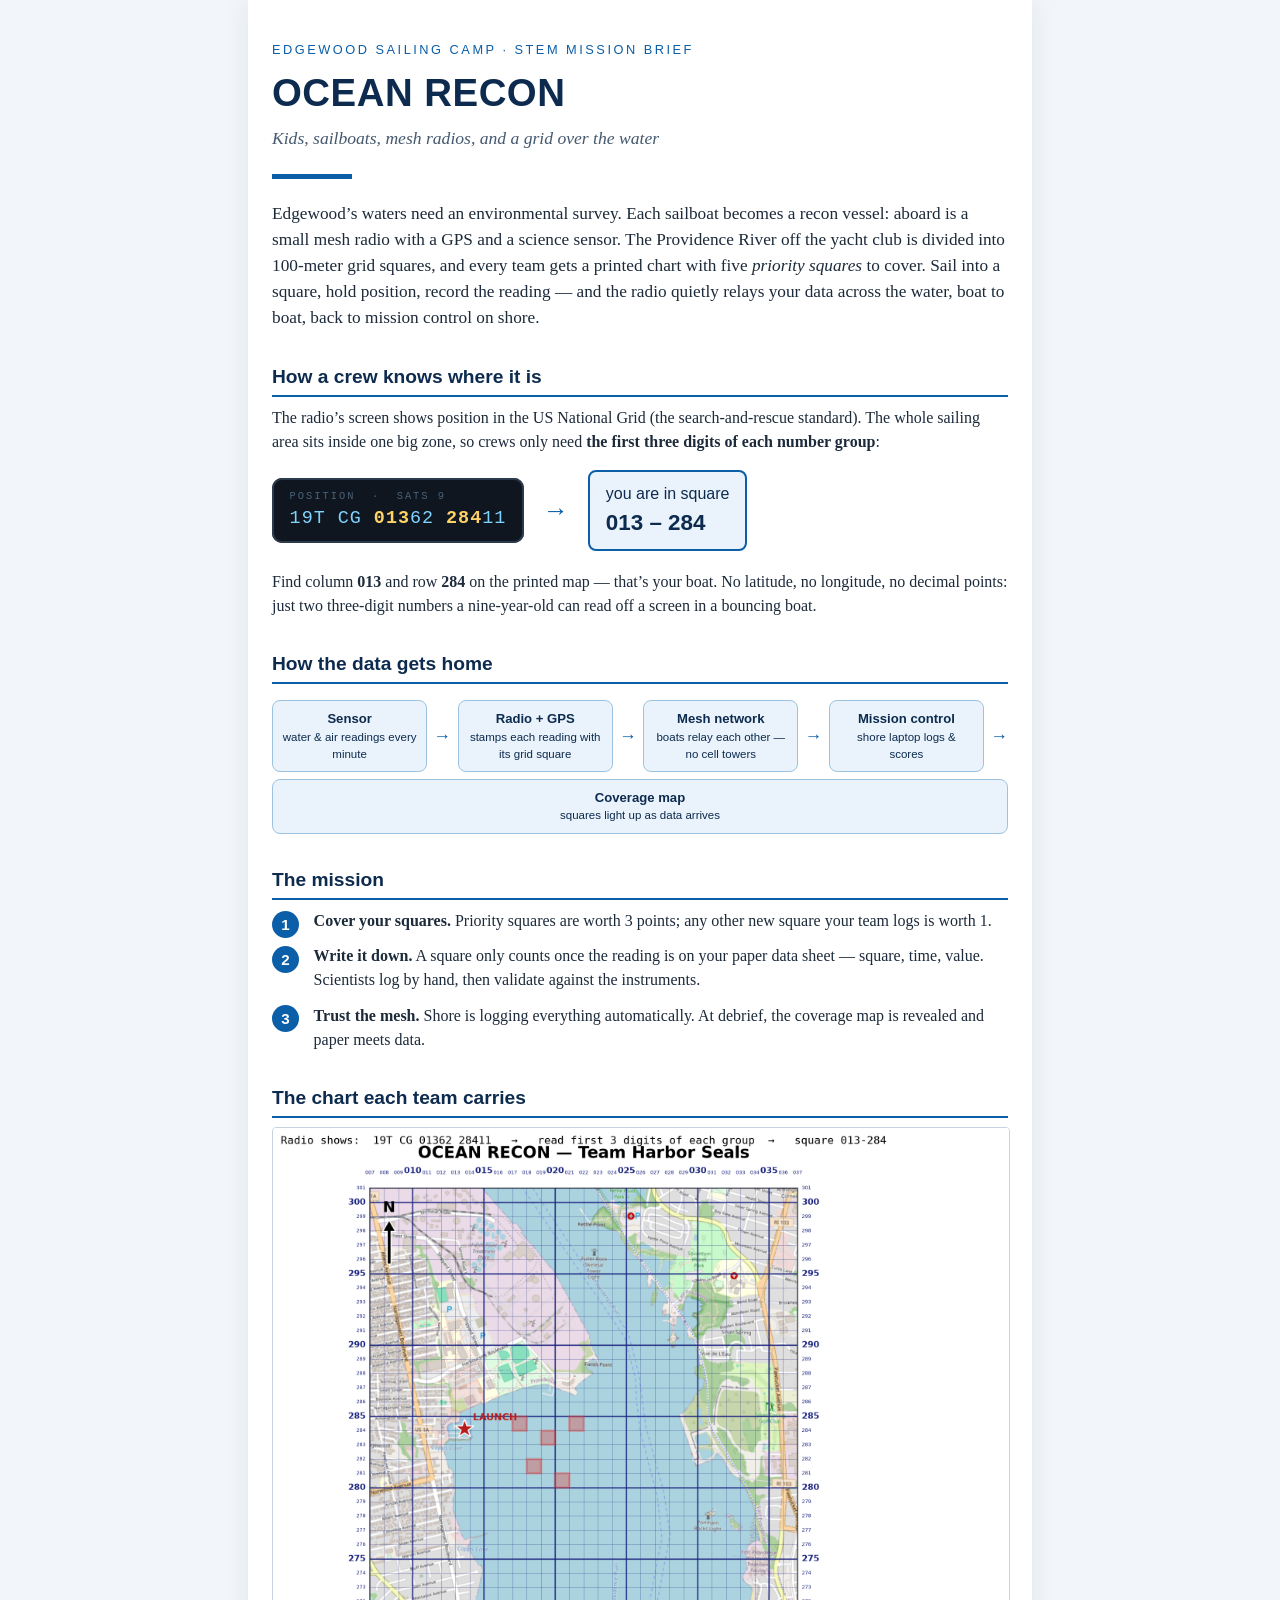
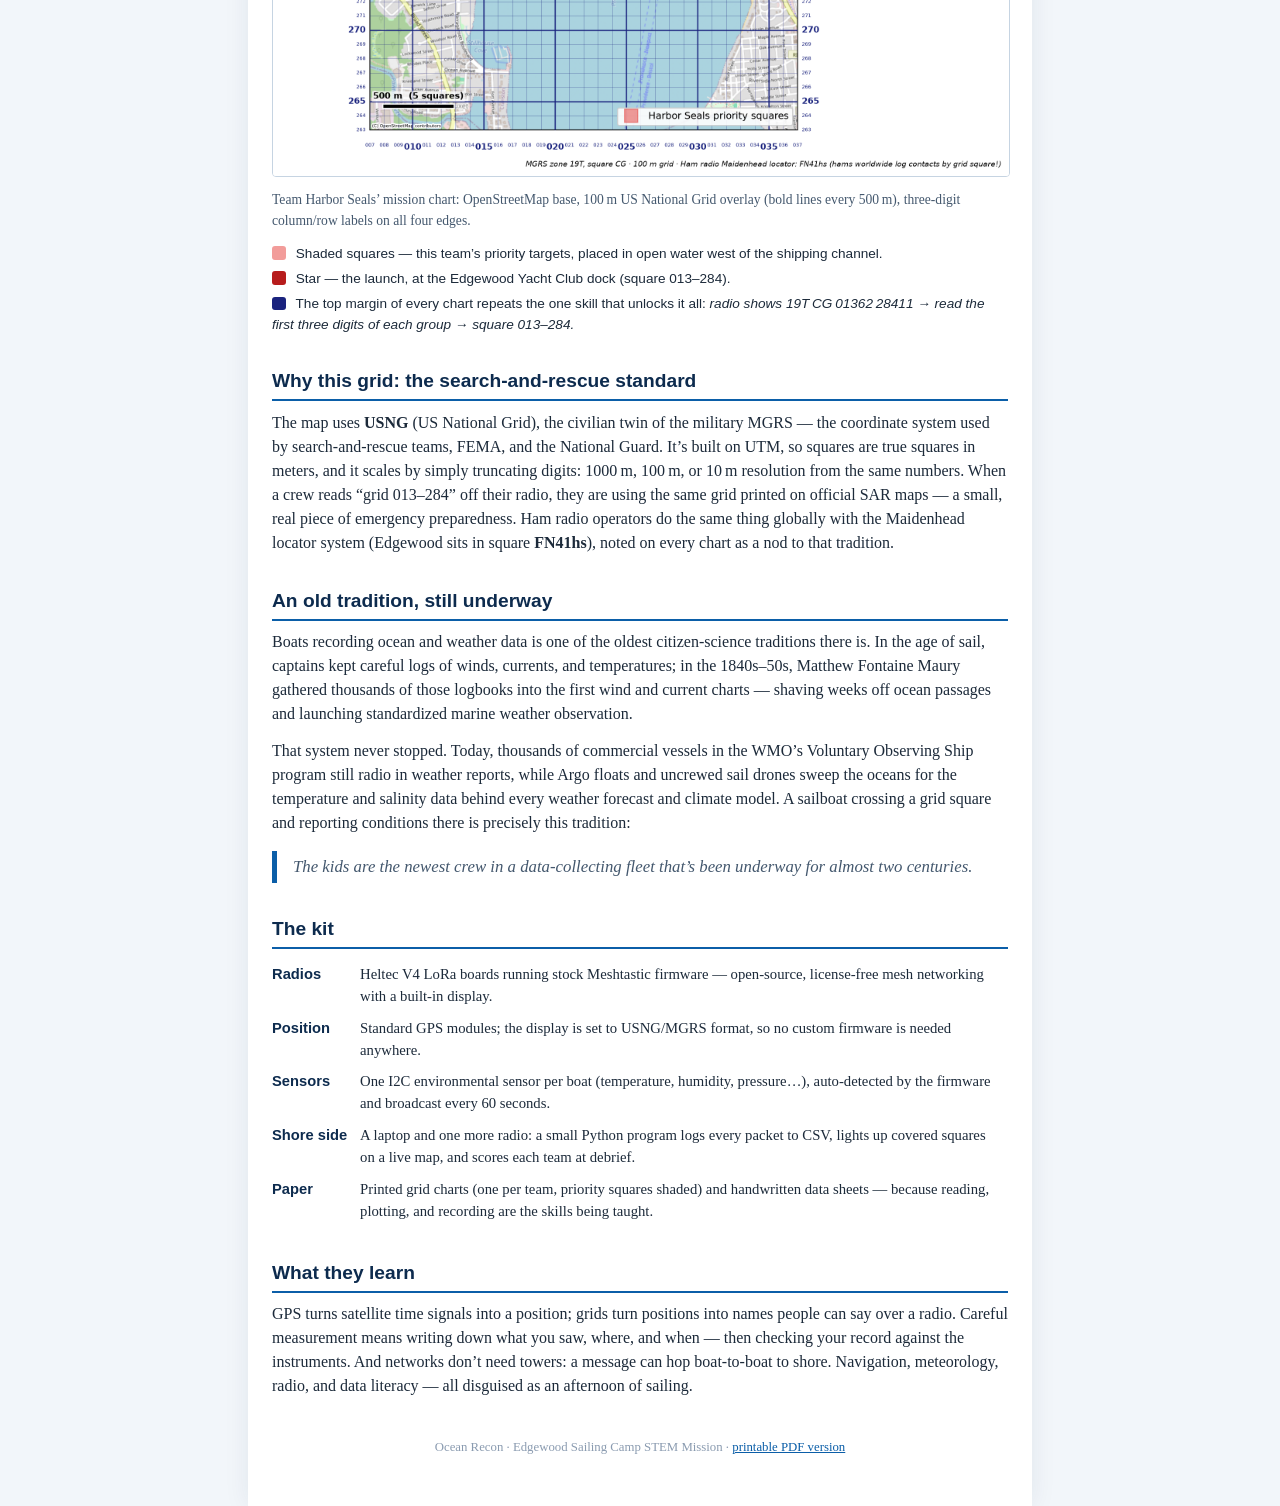
==== index.html @ 3f53ddfd "update" ====
<!DOCTYPE html>
<html lang="en">
<head>
<meta charset="utf-8">
<meta name="viewport" content="width=device-width, initial-scale=1">
<title>Ocean Recon — kids, sailboats, mesh radios, and a grid over the water</title>
<style>
  /* ---------- shared (screen + print) ---------- */
  body {
    font-family: Georgia, 'Times New Roman', serif;
    color: #1c2a3a; line-height: 1.5; margin: 0;
  }
  h1, h2, .kicker, .chip, .flow, .display, .steps li::before, .legendline, .kit td:first-child {
    font-family: Helvetica, Arial, sans-serif;
  }
  .kicker {
    color: #0b5ea8; letter-spacing: 2.5px; font-size: 0.8rem;
    text-transform: uppercase; margin-bottom: 0.3rem;
  }
  h1 { font-size: 2.4rem; margin: 0 0 0.2rem 0; color: #0d2b4e; letter-spacing: 0.5px; }
  .subtitle { font-size: 1.1rem; color: #44586e; margin: 0 0 1.4rem 0; font-style: italic; }
  h2 {
    font-size: 1.2rem; color: #0d2b4e; margin: 2rem 0 0.6rem 0;
    border-bottom: 2px solid #0b5ea8; padding-bottom: 0.2rem;
  }
  p { margin: 0 0 0.8rem 0; }
  .lede { font-size: 1.08rem; }
  .rule { border: none; border-top: 5px solid #0b5ea8; width: 5rem; margin: 0 0 1.4rem 0; }

  .display {
    background: #10161f; color: #7fd4ff; border-radius: 10px;
    padding: 0.7rem 1.1rem; font-family: 'Courier New', monospace;
    font-size: 1.15rem; letter-spacing: 1px; white-space: nowrap;
    box-shadow: inset 0 0 0 2px #2c3a4d;
  }
  .display .dim { color: #48627a; font-size: 0.65rem; letter-spacing: 2px; display: block; }
  .display .hot { color: #ffd166; font-weight: bold; }
  .readme { display: flex; align-items: center; gap: 1.2rem; margin: 1rem 0 1.2rem 0; flex-wrap: wrap; }
  .readme .arrow { font-size: 1.6rem; color: #0b5ea8; font-family: Helvetica, sans-serif; }
  .square-callout {
    font-family: Helvetica, Arial, sans-serif; background: #eaf3fb;
    border: 2px solid #0b5ea8; border-radius: 8px; padding: 0.6rem 1rem;
    font-size: 1rem; color: #0d2b4e;
  }
  .square-callout b { font-size: 1.4rem; }

  .flow { display: flex; align-items: center; justify-content: space-between; gap: 0.4rem; margin: 1rem 0; flex-wrap: wrap; }
  .flow .node {
    background: #eaf3fb; border: 1px solid #9dc3e0; border-radius: 8px;
    padding: 0.5rem 0.6rem; font-size: 0.72rem; text-align: center;
    color: #0d2b4e; flex: 1 1 7rem; min-width: 6.5rem;
  }
  .flow .node b { display: block; font-size: 0.82rem; }
  .flow .arr { color: #0b5ea8; font-size: 1.1rem; }

  .steps { margin: 0.5rem 0; padding-left: 0; list-style: none; counter-reset: step; }
  .steps li { counter-increment: step; margin: 0 0 0.7rem 0; padding-left: 2.6rem; position: relative; }
  .steps li::before {
    content: counter(step); position: absolute; left: 0; top: 0.1rem;
    background: #0b5ea8; color: white; width: 1.7rem; height: 1.7rem;
    border-radius: 50%; text-align: center; line-height: 1.7rem;
    font-weight: bold; font-size: 0.95rem;
  }

  .chart img { width: 100%; height: auto; border: 1px solid #c6d4e2; border-radius: 4px; }
  .caption { font-size: 0.85rem; color: #44586e; margin-top: 0.4rem; }
  .legendline { font-size: 0.85rem; margin: 0.3rem 0; }
  .swatch {
    display: inline-block; width: 0.85rem; height: 0.85rem; border-radius: 3px;
    vertical-align: -0.12rem; margin-right: 0.4rem;
  }

  .kit { border-collapse: collapse; }
  .kit td { font-size: 0.92rem; padding: 0.3rem 0.8rem 0.3rem 0; vertical-align: top; }
  .kit td:first-child { font-weight: bold; color: #0d2b4e; white-space: nowrap; }
  .quote {
    border-left: 5px solid #0b5ea8; padding: 0.2rem 0 0.2rem 1rem; margin: 1rem 0;
    color: #44586e; font-style: italic; font-size: 1.05rem;
  }
  footer { margin-top: 2.5rem; font-size: 0.8rem; color: #8a9bb0; text-align: center; }
  footer a { color: #0b5ea8; }

  /* ---------- screen only ---------- */
  @media screen {
    body { background: #f2f6fa; }
    .page {
      max-width: 46rem; margin: 0 auto; padding: 2.5rem 1.5rem 3rem;
      background: white; box-shadow: 0 0 24px rgba(13, 43, 78, 0.08);
    }
    @media (max-width: 640px) {
      h1 { font-size: 1.8rem; }
      .flow { flex-direction: column; }
      .flow .node { width: 100%; }
      .flow .arr { transform: rotate(90deg); }
    }
  }

  /* ---------- print / PDF only ---------- */
  @media print {
    @page {
      size: letter; margin: 18mm 16mm 16mm 16mm;
      @bottom-center {
        content: "Ocean Recon · Edgewood Sailing Camp STEM Mission";
        font-family: Helvetica, Arial, sans-serif; font-size: 8pt; color: #8a9bb0;
      }
      @bottom-right {
        content: counter(page) " / " counter(pages);
        font-family: Helvetica, Arial, sans-serif; font-size: 8pt; color: #8a9bb0;
      }
    }
    html { font-size: 11.5px; }
    body { font-size: 10.5pt; }
    h1 { font-size: 26pt; }
    .display { font-size: 13pt; }
    .flow { flex-wrap: nowrap; }
    .chart, .backpage { page-break-before: always; }
    h2 { page-break-after: avoid; }
    footer { display: none; }
  }
</style>
</head>
<body>
<div class="page">

<div class="kicker">Edgewood Sailing Camp · STEM Mission Brief</div>
<h1>OCEAN RECON</h1>
<p class="subtitle">Kids, sailboats, mesh radios, and a grid over the water</p>
<hr class="rule">

<p class="lede">
Edgewood&rsquo;s waters need an environmental survey. Each sailboat becomes a
recon vessel: aboard is a small mesh radio with a GPS and a science sensor.
The Providence River off the yacht club is divided into 100-meter grid
squares, and every team gets a printed chart with five <i>priority squares</i>
to cover. Sail into a square, hold position, record the reading &mdash; and the
radio quietly relays your data across the water, boat to boat, back to mission
control on shore.</p>

<h2>How a crew knows where it is</h2>
<p>The radio&rsquo;s screen shows position in the US National Grid (the
search-and-rescue standard). The whole sailing area sits inside one big zone,
so crews only need <b>the first three digits of each number group</b>:</p>

<div class="readme">
  <div class="display">
    <span class="dim">POSITION&nbsp;&nbsp;·&nbsp;&nbsp;SATS 9</span>
    19T CG <span class="hot">013</span>62 <span class="hot">284</span>11
  </div>
  <div class="arrow">&#8594;</div>
  <div class="square-callout">you are in square<br><b>013 &ndash; 284</b></div>
</div>

<p>Find column <b>013</b> and row <b>284</b> on the printed map &mdash; that&rsquo;s
your boat. No latitude, no longitude, no decimal points: just two three-digit
numbers a nine-year-old can read off a screen in a bouncing boat.</p>

<h2>How the data gets home</h2>
<div class="flow">
  <div class="node"><b>Sensor</b>water &amp; air readings every minute</div>
  <div class="arr">&#8594;</div>
  <div class="node"><b>Radio + GPS</b>stamps each reading with its grid square</div>
  <div class="arr">&#8594;</div>
  <div class="node"><b>Mesh network</b>boats relay each other &mdash; no cell towers</div>
  <div class="arr">&#8594;</div>
  <div class="node"><b>Mission control</b>shore laptop logs &amp; scores</div>
  <div class="arr">&#8594;</div>
  <div class="node"><b>Coverage map</b>squares light up as data arrives</div>
</div>

<h2>The mission</h2>
<ol class="steps">
  <li><b>Cover your squares.</b> Priority squares are worth 3 points; any other
      new square your team logs is worth 1.</li>
  <li><b>Write it down.</b> A square only counts once the reading is on your
      paper data sheet &mdash; square, time, value. Scientists log by hand, then
      validate against the instruments.</li>
  <li><b>Trust the mesh.</b> Shore is logging everything automatically. At
      debrief, the coverage map is revealed and paper meets data.</li>
</ol>

<div class="chart">
<h2>The chart each team carries</h2>
<img src="docs/assets/team-chart.png" alt="Team Harbor Seals mission grid map: OpenStreetMap base with a labeled 100 m grid over the Providence River, shaded priority squares, and a launch star at the Edgewood Yacht Club dock">
<p class="caption">
Team Harbor Seals&rsquo; mission chart: OpenStreetMap base, 100&thinsp;m
US National Grid overlay (bold lines every 500&thinsp;m), three-digit
column/row labels on all four edges.</p>
<p class="legendline"><span class="swatch" style="background:#e53935;opacity:.5"></span>
Shaded squares &mdash; this team&rsquo;s priority targets, placed in open water west of the shipping channel.</p>
<p class="legendline"><span class="swatch" style="background:#b71c1c"></span>
Star &mdash; the launch, at the Edgewood Yacht Club dock (square 013&ndash;284).</p>
<p class="legendline"><span class="swatch" style="background:#1a237e"></span>
The top margin of every chart repeats the one skill that unlocks it all:
<i>radio shows 19T&thinsp;CG&thinsp;01362&thinsp;28411 &rarr; read the first three digits of each group &rarr; square 013&ndash;284.</i></p>
</div>

<div class="backpage">
<h2>Why this grid: the search-and-rescue standard</h2>
<p>The map uses <b>USNG</b> (US National Grid), the civilian twin of the
military MGRS &mdash; the coordinate system used by search-and-rescue teams,
FEMA, and the National Guard. It&rsquo;s built on UTM, so squares are true
squares in meters, and it scales by simply truncating digits: 1000&thinsp;m,
100&thinsp;m, or 10&thinsp;m resolution from the same numbers. When a crew
reads &ldquo;grid 013&ndash;284&rdquo; off their radio, they are using the same
grid printed on official SAR maps &mdash; a small, real piece of emergency
preparedness. Ham radio operators do the same thing globally with the
Maidenhead locator system (Edgewood sits in square <b>FN41hs</b>), noted on
every chart as a nod to that tradition.</p>

<h2>An old tradition, still underway</h2>
<p>Boats recording ocean and weather data is one of the oldest citizen-science
traditions there is. In the age of sail, captains kept careful logs of winds,
currents, and temperatures; in the 1840s&ndash;50s, Matthew Fontaine Maury
gathered thousands of those logbooks into the first wind and current charts
&mdash; shaving weeks off ocean passages and launching standardized marine
weather observation.</p>
<p>That system never stopped. Today, thousands of commercial vessels in the
WMO&rsquo;s Voluntary Observing Ship program still radio in weather reports,
while Argo floats and uncrewed sail drones sweep the oceans for the
temperature and salinity data behind every weather forecast and climate model.
A sailboat crossing a grid square and reporting conditions there is precisely
this tradition:</p>
<p class="quote">The kids are the newest crew in a data-collecting fleet
that&rsquo;s been underway for almost two centuries.</p>

<h2>The kit</h2>
<table class="kit">
  <tr><td>Radios</td><td>Heltec V4 LoRa boards running stock Meshtastic firmware &mdash; open-source, license-free mesh networking with a built-in display.</td></tr>
  <tr><td>Position</td><td>Standard GPS modules; the display is set to USNG/MGRS format, so no custom firmware is needed anywhere.</td></tr>
  <tr><td>Sensors</td><td>One I2C environmental sensor per boat (temperature, humidity, pressure&hellip;), auto-detected by the firmware and broadcast every 60 seconds.</td></tr>
  <tr><td>Shore side</td><td>A laptop and one more radio: a small Python program logs every packet to CSV, lights up covered squares on a live map, and scores each team at debrief.</td></tr>
  <tr><td>Paper</td><td>Printed grid charts (one per team, priority squares shaded) and handwritten data sheets &mdash; because reading, plotting, and recording are the skills being taught.</td></tr>
</table>

<h2>What they learn</h2>
<p>GPS turns satellite time signals into a position; grids turn
positions into names people can say over a radio. Careful measurement means
writing down what you saw, where, and when &mdash; then checking your record
against the instruments. And networks don&rsquo;t need towers: a message can
hop boat-to-boat to shore. Navigation, meteorology, radio, and data literacy
&mdash; all disguised as an afternoon of sailing.</p>
</div>

<footer>Ocean Recon · Edgewood Sailing Camp STEM Mission ·
<a href="docs/ocean-recon-explainer.pdf">printable PDF version</a></footer>

</div>
</body>
</html>
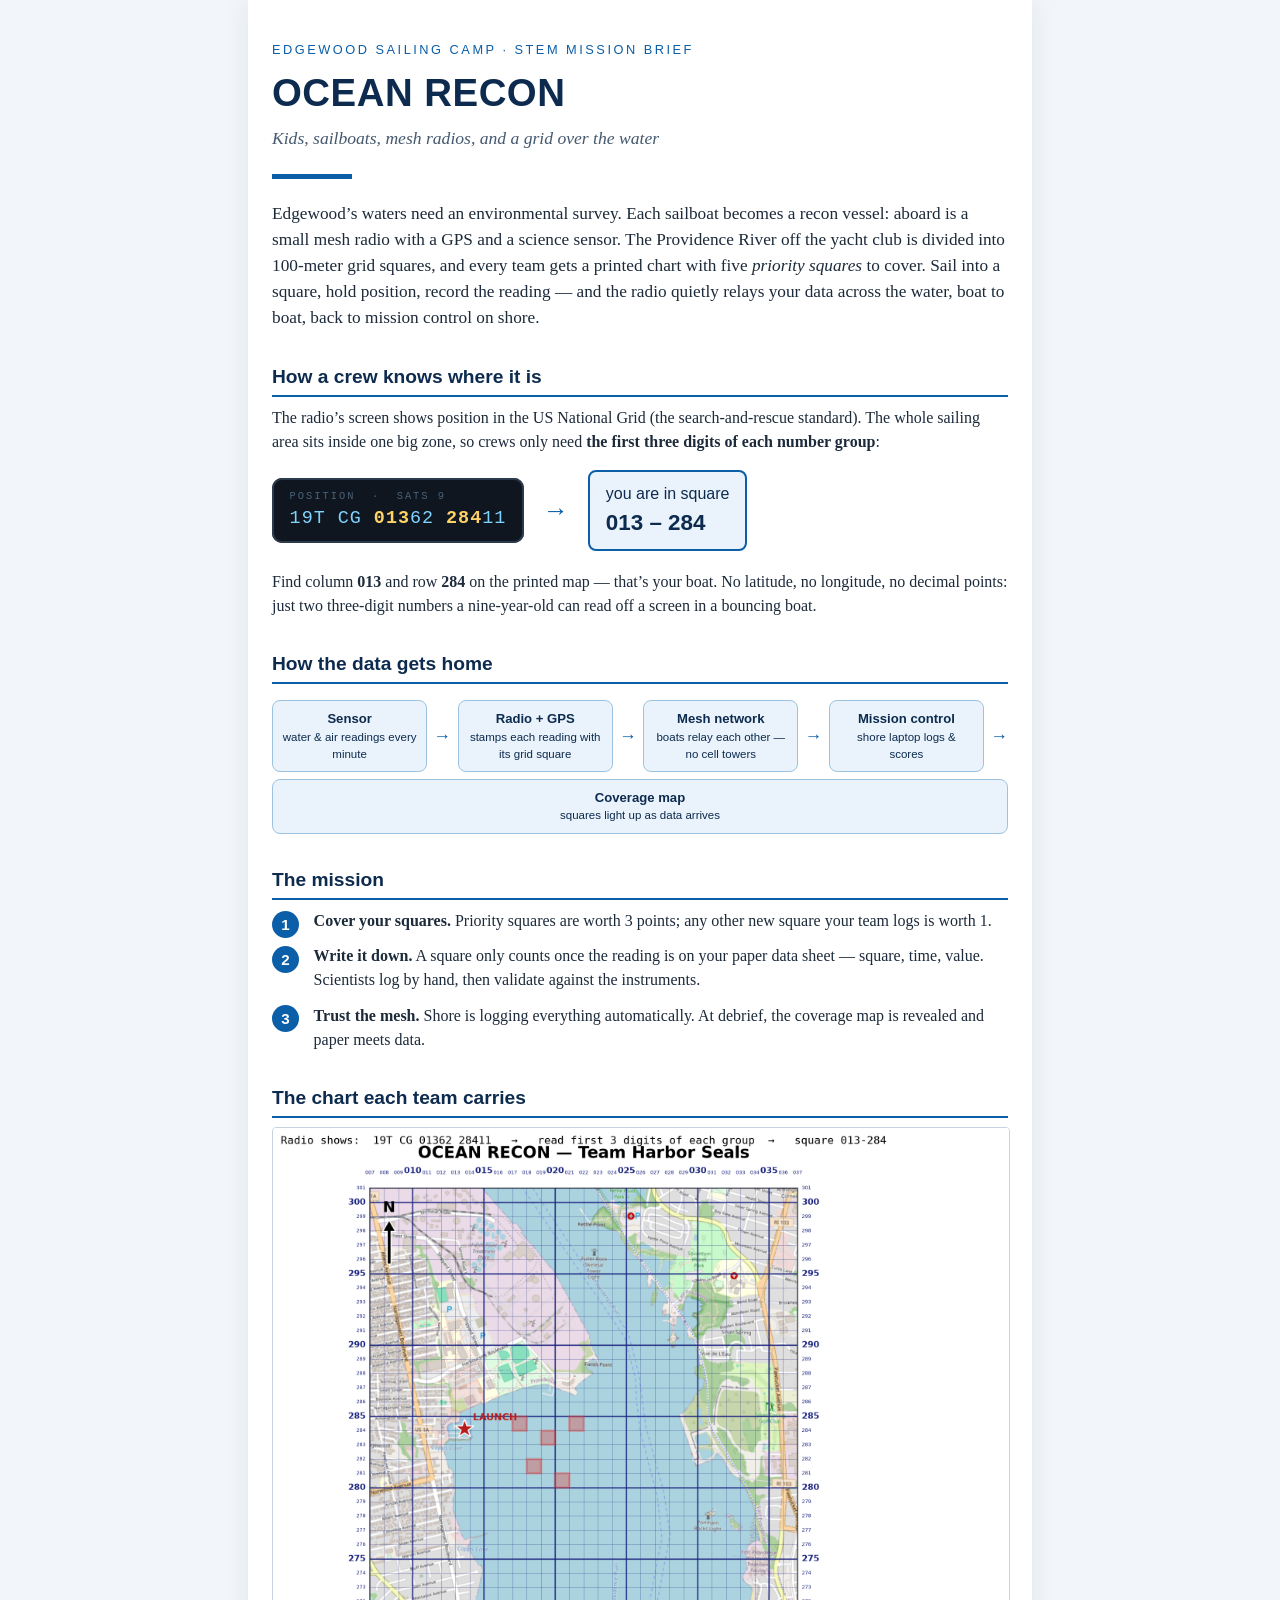
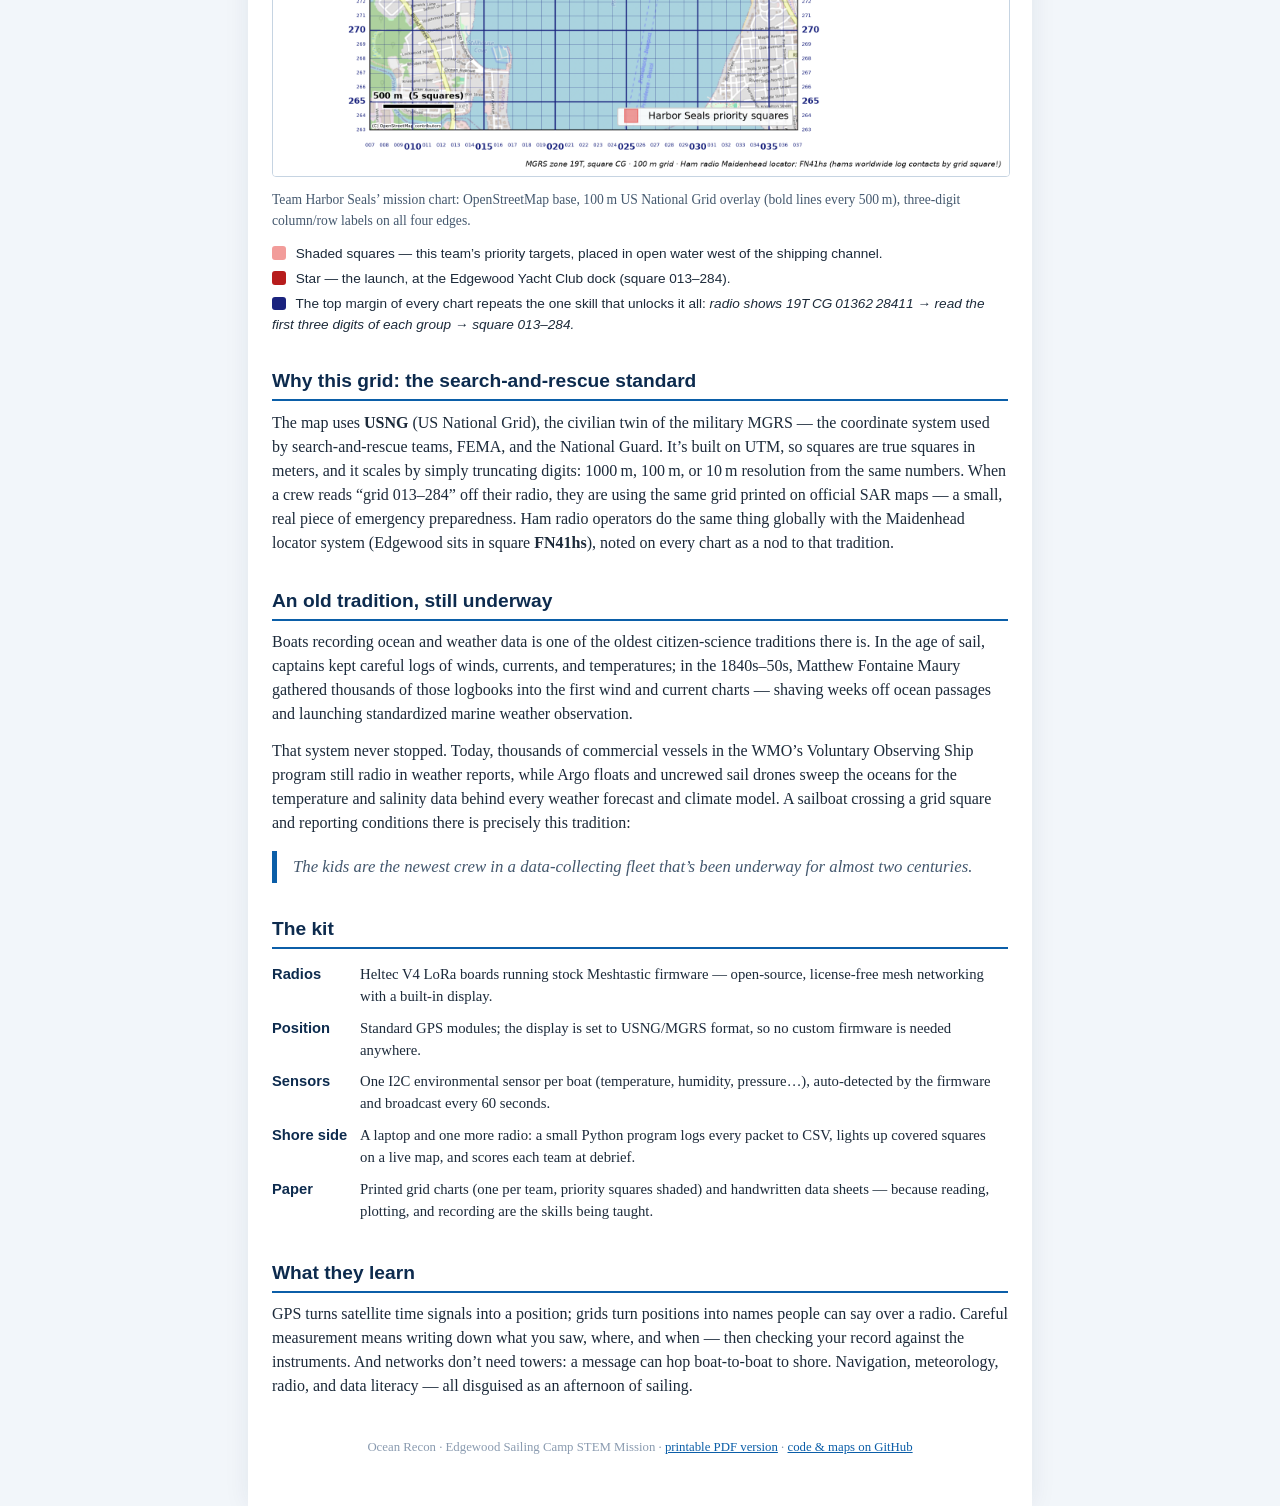
==== commit 4f52f8a3: "update" ====
--- a/index.html
+++ b/index.html
@@ -242,7 +242,8 @@
 </div>
 
 <footer>Ocean Recon · Edgewood Sailing Camp STEM Mission ·
-<a href="docs/ocean-recon-explainer.pdf">printable PDF version</a></footer>
+<a href="docs/ocean-recon-explainer.pdf">printable PDF version</a> ·
+<a href="https://github.com/waterbearfieldschool/ocean-recon">code &amp; maps on GitHub</a></footer>
 
 </div>
 </body>
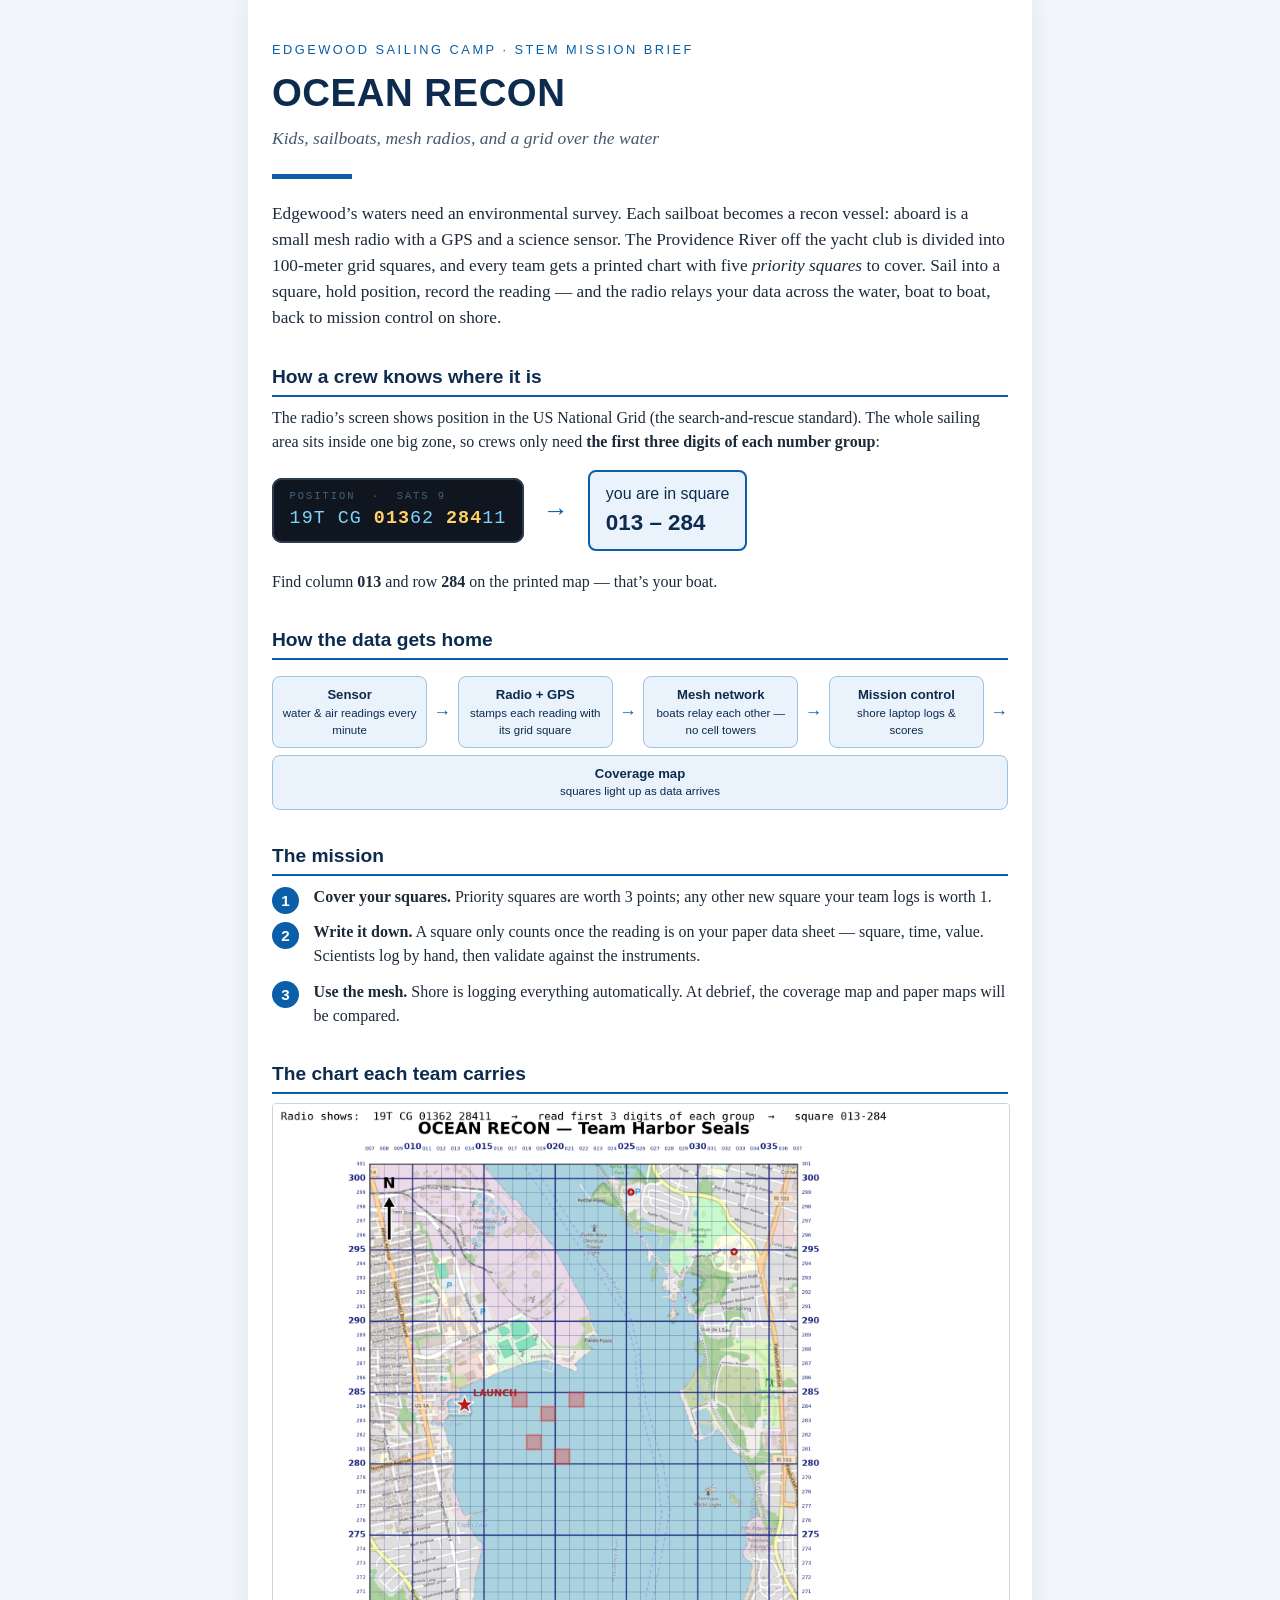
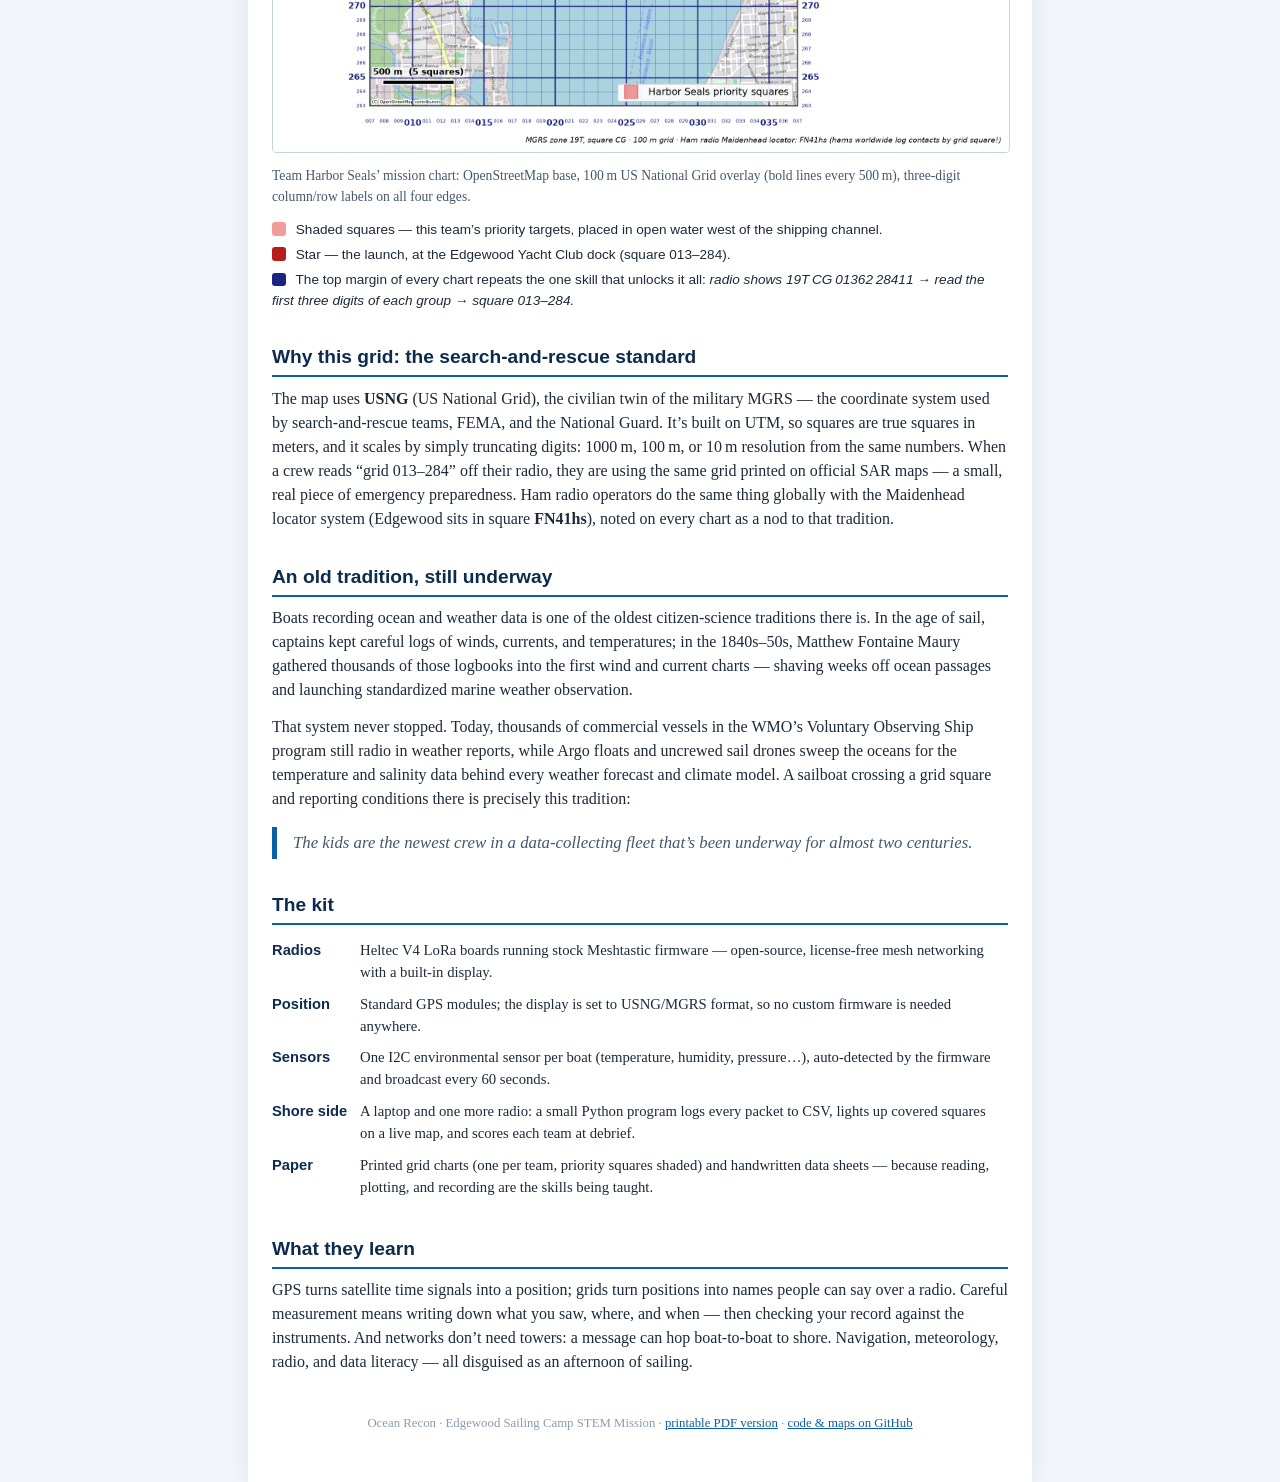
==== commit a604fb4c: "update" ====
--- a/index.html
+++ b/index.html
@@ -133,7 +133,7 @@
 The Providence River off the yacht club is divided into 100-meter grid
 squares, and every team gets a printed chart with five <i>priority squares</i>
 to cover. Sail into a square, hold position, record the reading &mdash; and the
-radio quietly relays your data across the water, boat to boat, back to mission
+radio relays your data across the water, boat to boat, back to mission
 control on shore.</p>
 
 <h2>How a crew knows where it is</h2>
@@ -151,8 +151,7 @@
 </div>
 
 <p>Find column <b>013</b> and row <b>284</b> on the printed map &mdash; that&rsquo;s
-your boat. No latitude, no longitude, no decimal points: just two three-digit
-numbers a nine-year-old can read off a screen in a bouncing boat.</p>
+your boat. </p>
 
 <h2>How the data gets home</h2>
 <div class="flow">
@@ -174,8 +173,8 @@
   <li><b>Write it down.</b> A square only counts once the reading is on your
       paper data sheet &mdash; square, time, value. Scientists log by hand, then
       validate against the instruments.</li>
-  <li><b>Trust the mesh.</b> Shore is logging everything automatically. At
-      debrief, the coverage map is revealed and paper meets data.</li>
+  <li><b>Use the mesh.</b> Shore is logging everything automatically. At
+      debrief, the coverage map and paper maps will be compared.</li>
 </ol>
 
 <div class="chart">
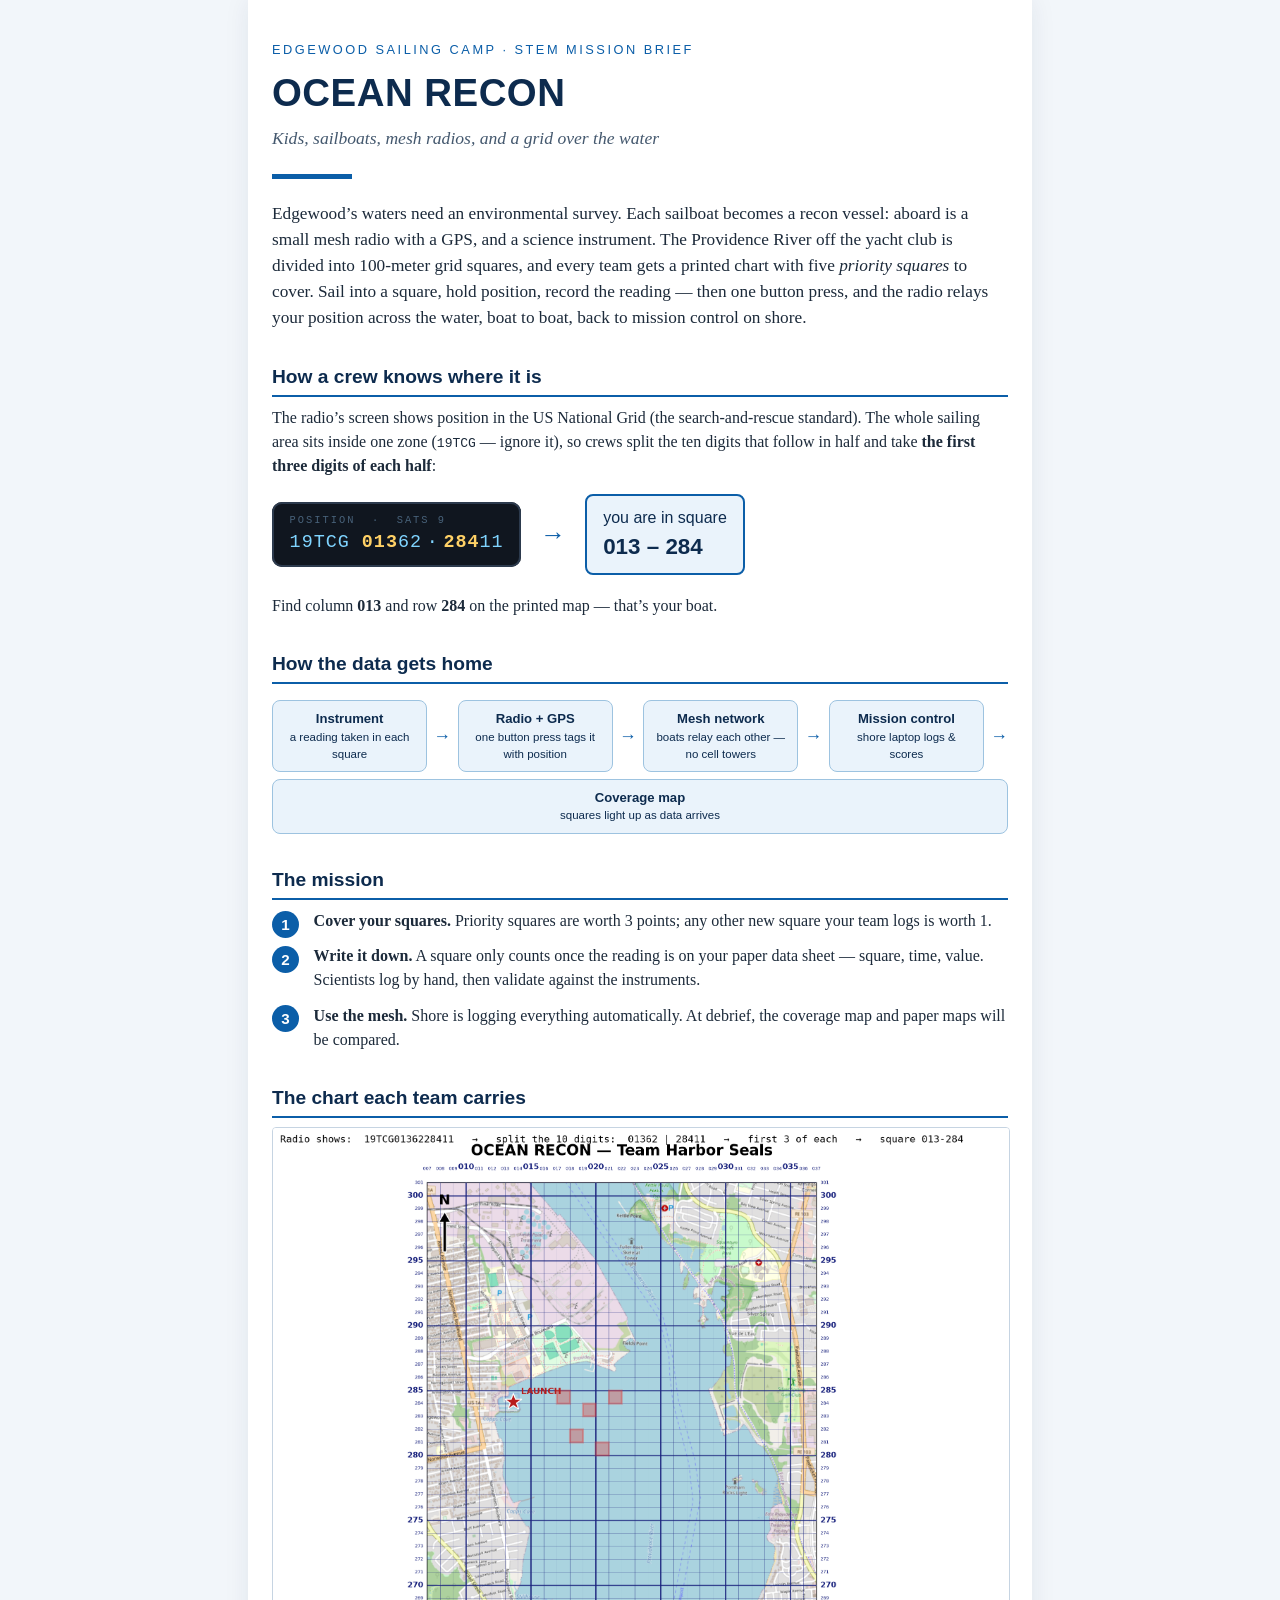
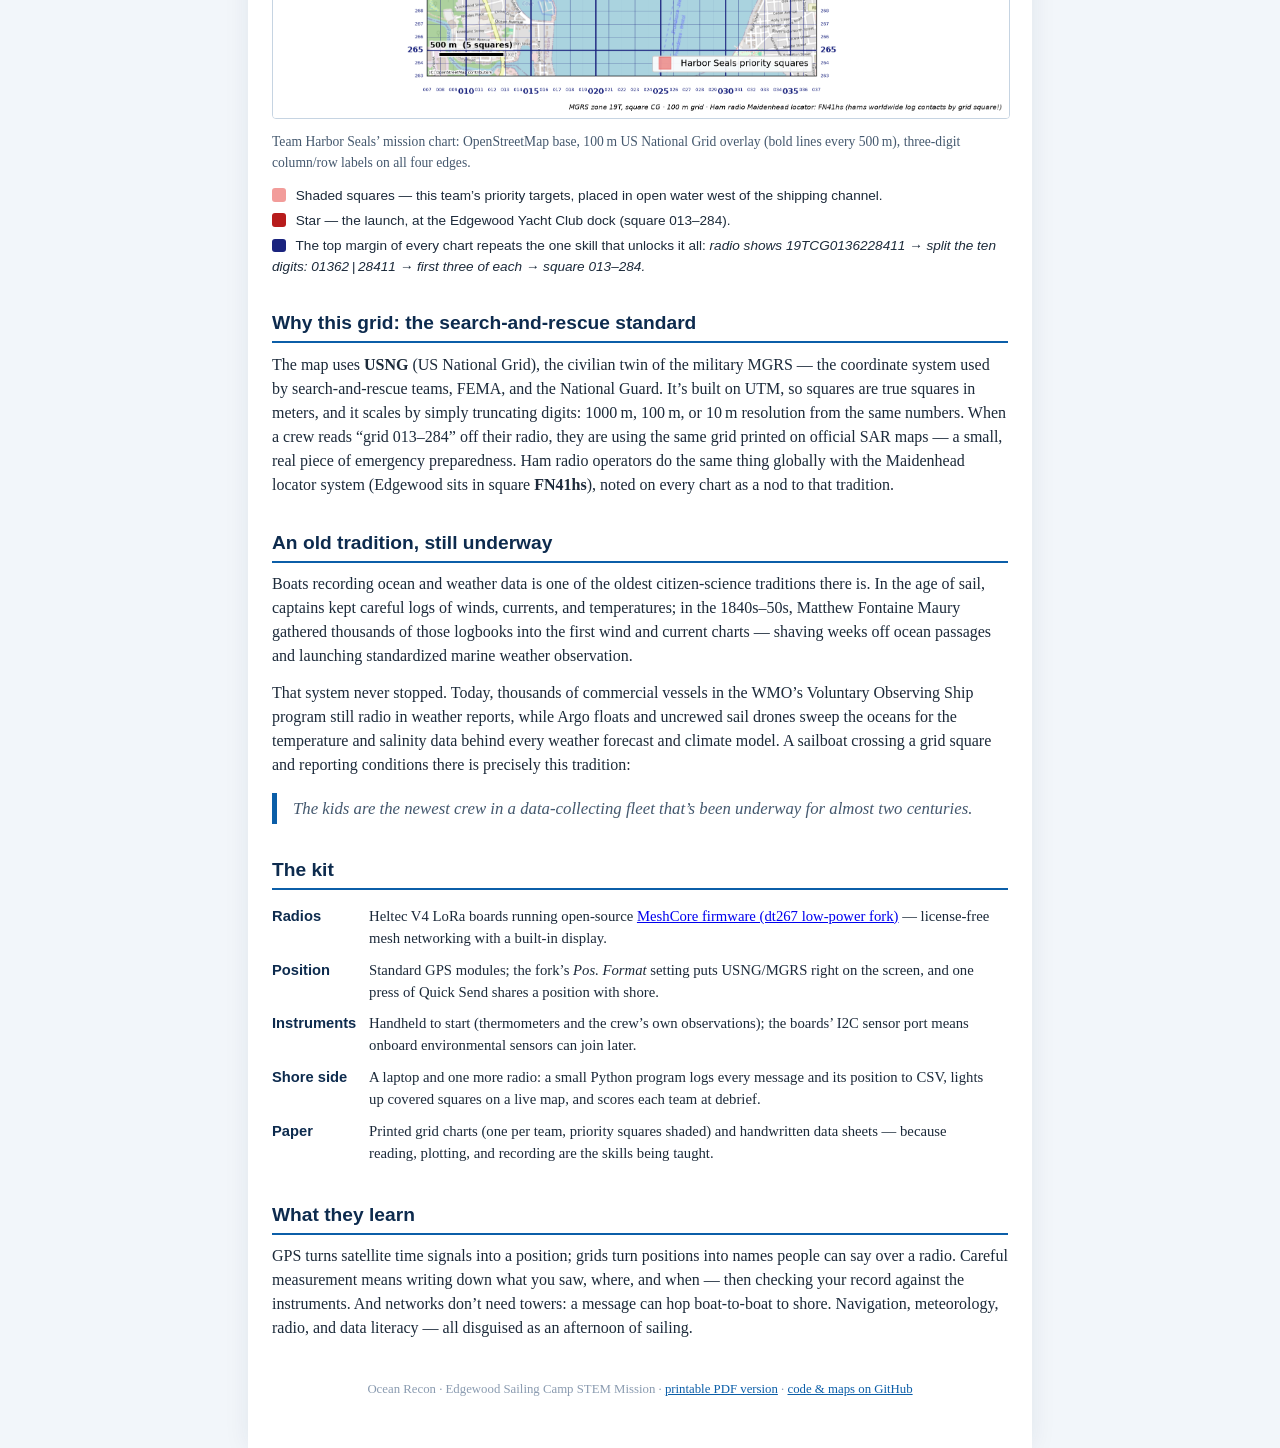
==== commit 263c09a1: "Switch to MeshCore firmware, add stock-MGRS patch alternative and explainer - Radios now run the dt2" ====
--- a/index.html
+++ b/index.html
@@ -129,22 +129,23 @@
 
 <p class="lede">
 Edgewood&rsquo;s waters need an environmental survey. Each sailboat becomes a
-recon vessel: aboard is a small mesh radio with a GPS and a science sensor.
-The Providence River off the yacht club is divided into 100-meter grid
-squares, and every team gets a printed chart with five <i>priority squares</i>
-to cover. Sail into a square, hold position, record the reading &mdash; and the
-radio relays your data across the water, boat to boat, back to mission
-control on shore.</p>
+recon vessel: aboard is a small mesh radio with a GPS, and a science
+instrument. The Providence River off the yacht club is divided into 100-meter
+grid squares, and every team gets a printed chart with five <i>priority
+squares</i> to cover. Sail into a square, hold position, record the reading
+&mdash; then one button press, and the radio relays your position across the
+water, boat to boat, back to mission control on shore.</p>
 
 <h2>How a crew knows where it is</h2>
 <p>The radio&rsquo;s screen shows position in the US National Grid (the
-search-and-rescue standard). The whole sailing area sits inside one big zone,
-so crews only need <b>the first three digits of each number group</b>:</p>
+search-and-rescue standard). The whole sailing area sits inside one zone
+(<code>19TCG</code> &mdash; ignore it), so crews split the ten digits that follow
+in half and take <b>the first three digits of each half</b>:</p>
 
 <div class="readme">
   <div class="display">
     <span class="dim">POSITION&nbsp;&nbsp;·&nbsp;&nbsp;SATS 9</span>
-    19T CG <span class="hot">013</span>62 <span class="hot">284</span>11
+    19TCG <span class="hot">013</span>62&thinsp;·&thinsp;<span class="hot">284</span>11
   </div>
   <div class="arrow">&#8594;</div>
   <div class="square-callout">you are in square<br><b>013 &ndash; 284</b></div>
@@ -155,9 +156,9 @@
 
 <h2>How the data gets home</h2>
 <div class="flow">
-  <div class="node"><b>Sensor</b>water &amp; air readings every minute</div>
-  <div class="arr">&#8594;</div>
-  <div class="node"><b>Radio + GPS</b>stamps each reading with its grid square</div>
+  <div class="node"><b>Instrument</b>a reading taken in each square</div>
+  <div class="arr">&#8594;</div>
+  <div class="node"><b>Radio + GPS</b>one button press tags it with position</div>
   <div class="arr">&#8594;</div>
   <div class="node"><b>Mesh network</b>boats relay each other &mdash; no cell towers</div>
   <div class="arr">&#8594;</div>
@@ -190,7 +191,7 @@
 Star &mdash; the launch, at the Edgewood Yacht Club dock (square 013&ndash;284).</p>
 <p class="legendline"><span class="swatch" style="background:#1a237e"></span>
 The top margin of every chart repeats the one skill that unlocks it all:
-<i>radio shows 19T&thinsp;CG&thinsp;01362&thinsp;28411 &rarr; read the first three digits of each group &rarr; square 013&ndash;284.</i></p>
+<i>radio shows 19TCG0136228411 &rarr; split the ten digits: 01362&thinsp;|&thinsp;28411 &rarr; first three of each &rarr; square 013&ndash;284.</i></p>
 </div>
 
 <div class="backpage">
@@ -224,10 +225,10 @@
 
 <h2>The kit</h2>
 <table class="kit">
-  <tr><td>Radios</td><td>Heltec V4 LoRa boards running stock Meshtastic firmware &mdash; open-source, license-free mesh networking with a built-in display.</td></tr>
-  <tr><td>Position</td><td>Standard GPS modules; the display is set to USNG/MGRS format, so no custom firmware is needed anywhere.</td></tr>
-  <tr><td>Sensors</td><td>One I2C environmental sensor per boat (temperature, humidity, pressure&hellip;), auto-detected by the firmware and broadcast every 60 seconds.</td></tr>
-  <tr><td>Shore side</td><td>A laptop and one more radio: a small Python program logs every packet to CSV, lights up covered squares on a live map, and scores each team at debrief.</td></tr>
+  <tr><td>Radios</td><td>Heltec V4 LoRa boards running open-source <a href="https://github.com/dt267/MeshCore-Low-Power-Firmware-For-Heltec-V3-V4">MeshCore firmware (dt267 low-power fork)</a> &mdash; license-free mesh networking with a built-in display.</td></tr>
+  <tr><td>Position</td><td>Standard GPS modules; the fork&rsquo;s <i>Pos. Format</i> setting puts USNG/MGRS right on the screen, and one press of Quick Send shares a position with shore.</td></tr>
+  <tr><td>Instruments</td><td>Handheld to start (thermometers and the crew&rsquo;s own observations); the boards&rsquo; I2C sensor port means onboard environmental sensors can join later.</td></tr>
+  <tr><td>Shore side</td><td>A laptop and one more radio: a small Python program logs every message and its position to CSV, lights up covered squares on a live map, and scores each team at debrief.</td></tr>
   <tr><td>Paper</td><td>Printed grid charts (one per team, priority squares shaded) and handwritten data sheets &mdash; because reading, plotting, and recording are the skills being taught.</td></tr>
 </table>
 
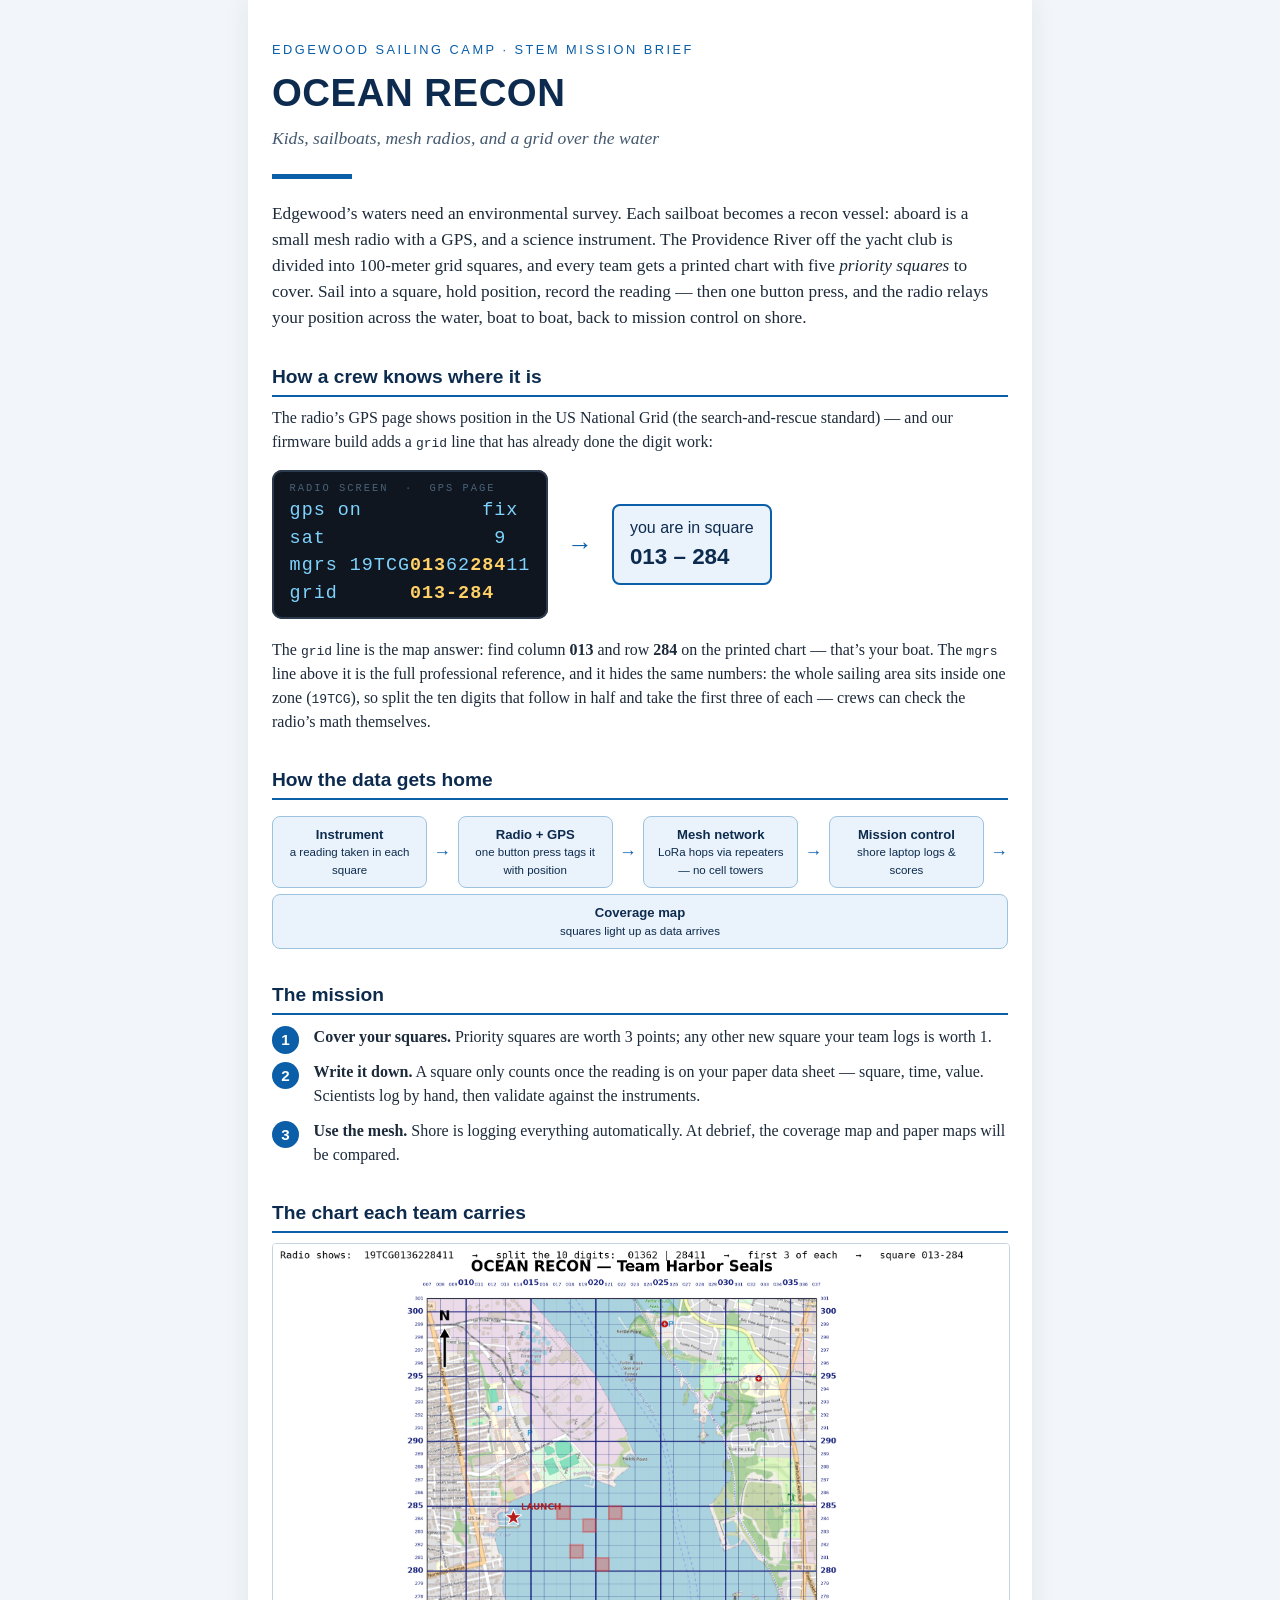
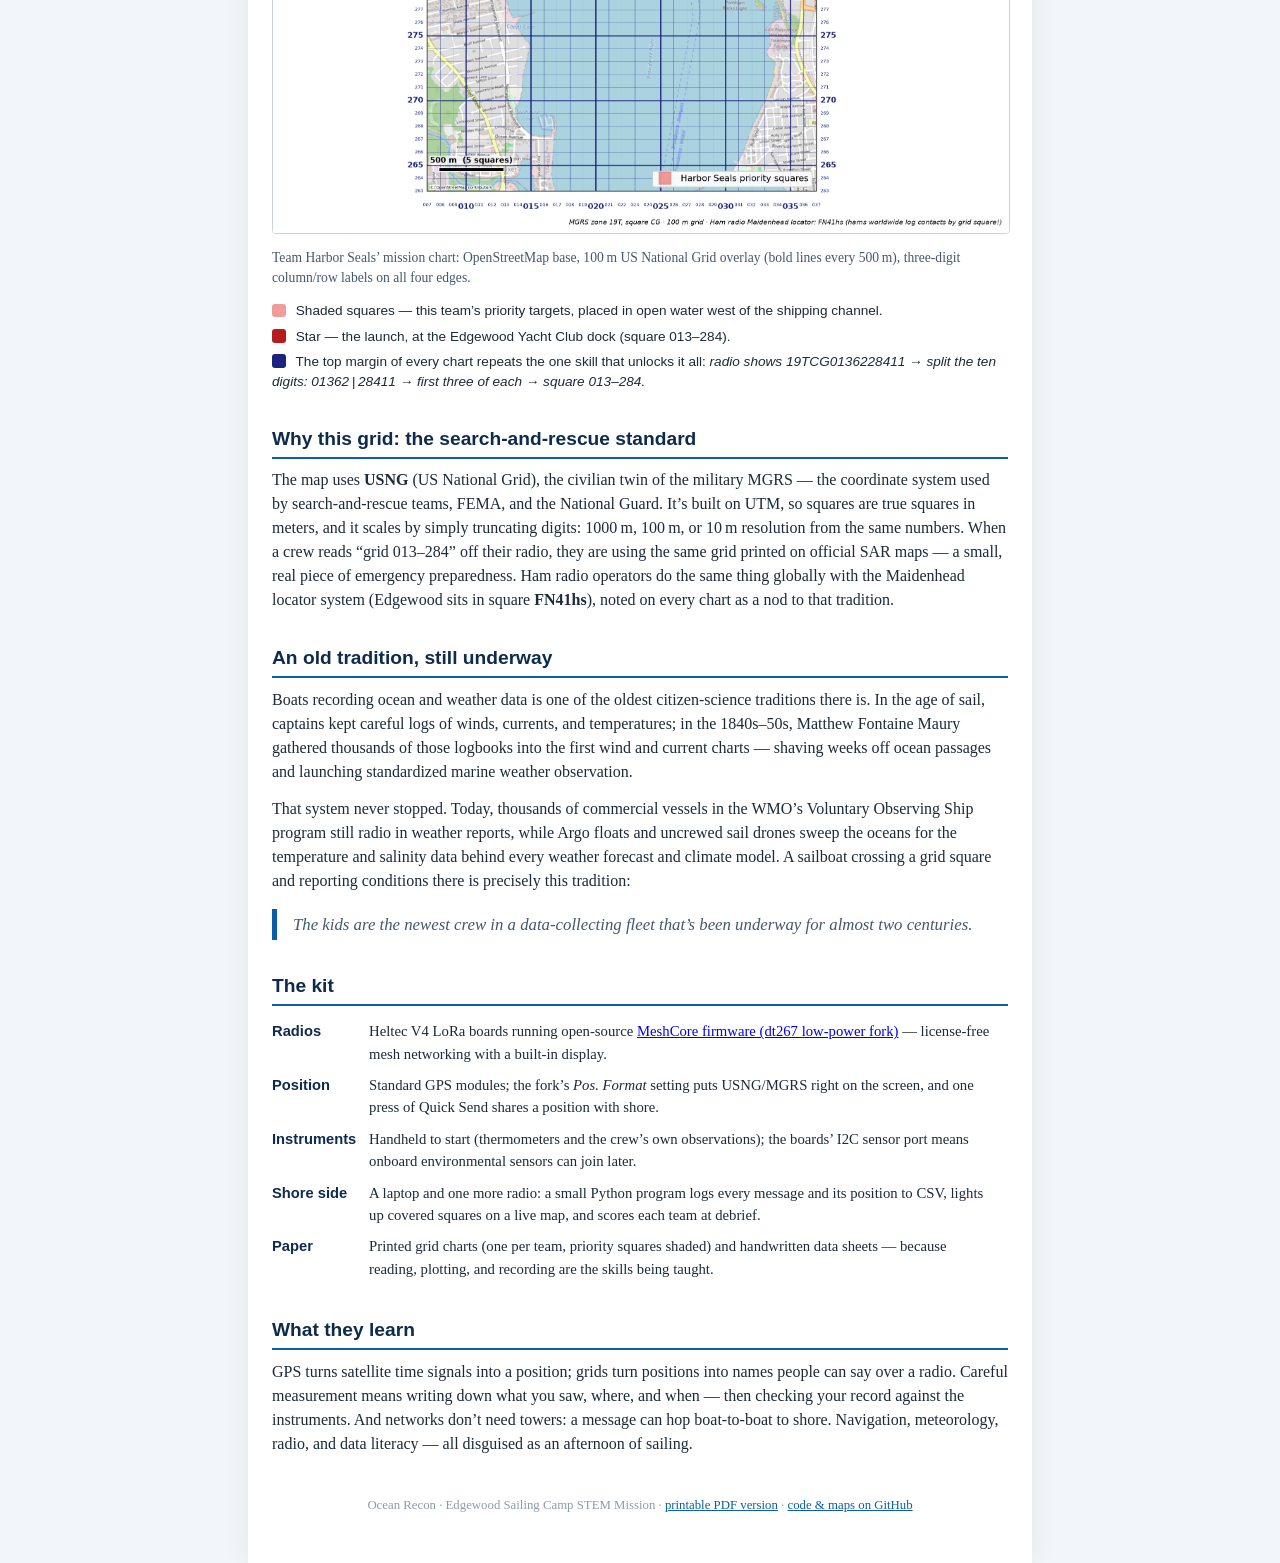
==== commit 36e7c6b5: "update" ====
--- a/index.html
+++ b/index.html
@@ -137,22 +137,28 @@
 water, boat to boat, back to mission control on shore.</p>
 
 <h2>How a crew knows where it is</h2>
-<p>The radio&rsquo;s screen shows position in the US National Grid (the
-search-and-rescue standard). The whole sailing area sits inside one zone
-(<code>19TCG</code> &mdash; ignore it), so crews split the ten digits that follow
-in half and take <b>the first three digits of each half</b>:</p>
+<p>The radio&rsquo;s GPS page shows position in the US National Grid (the
+search-and-rescue standard) &mdash; and our firmware build adds a
+<code>grid</code> line that has already done the digit work:</p>
 
 <div class="readme">
   <div class="display">
-    <span class="dim">POSITION&nbsp;&nbsp;·&nbsp;&nbsp;SATS 9</span>
-    19TCG <span class="hot">013</span>62&thinsp;·&thinsp;<span class="hot">284</span>11
+    <span class="dim">RADIO SCREEN&nbsp;&nbsp;·&nbsp;&nbsp;GPS PAGE</span>
+    gps on&nbsp;&nbsp;&nbsp;&nbsp;&nbsp;&nbsp;&nbsp;&nbsp;&nbsp;&nbsp;fix<br>
+    sat&nbsp;&nbsp;&nbsp;&nbsp;&nbsp;&nbsp;&nbsp;&nbsp;&nbsp;&nbsp;&nbsp;&nbsp;&nbsp;&nbsp;9<br>
+    mgrs 19TCG<span class="hot">013</span>62<span class="hot">284</span>11<br>
+    grid&nbsp;&nbsp;&nbsp;&nbsp;&nbsp;&nbsp;<span class="hot">013-284</span>
   </div>
   <div class="arrow">&#8594;</div>
   <div class="square-callout">you are in square<br><b>013 &ndash; 284</b></div>
 </div>
 
-<p>Find column <b>013</b> and row <b>284</b> on the printed map &mdash; that&rsquo;s
-your boat. </p>
+<p>The <code>grid</code> line is the map answer: find column <b>013</b> and row
+<b>284</b> on the printed chart &mdash; that&rsquo;s your boat. The
+<code>mgrs</code> line above it is the full professional reference, and it
+hides the same numbers: the whole sailing area sits inside one zone
+(<code>19TCG</code>), so split the ten digits that follow in half and take the
+first three of each &mdash; crews can check the radio&rsquo;s math themselves.</p>
 
 <h2>How the data gets home</h2>
 <div class="flow">
@@ -160,7 +166,7 @@
   <div class="arr">&#8594;</div>
   <div class="node"><b>Radio + GPS</b>one button press tags it with position</div>
   <div class="arr">&#8594;</div>
-  <div class="node"><b>Mesh network</b>boats relay each other &mdash; no cell towers</div>
+  <div class="node"><b>Mesh network</b>LoRa hops via repeaters &mdash; no cell towers</div>
   <div class="arr">&#8594;</div>
   <div class="node"><b>Mission control</b>shore laptop logs &amp; scores</div>
   <div class="arr">&#8594;</div>
